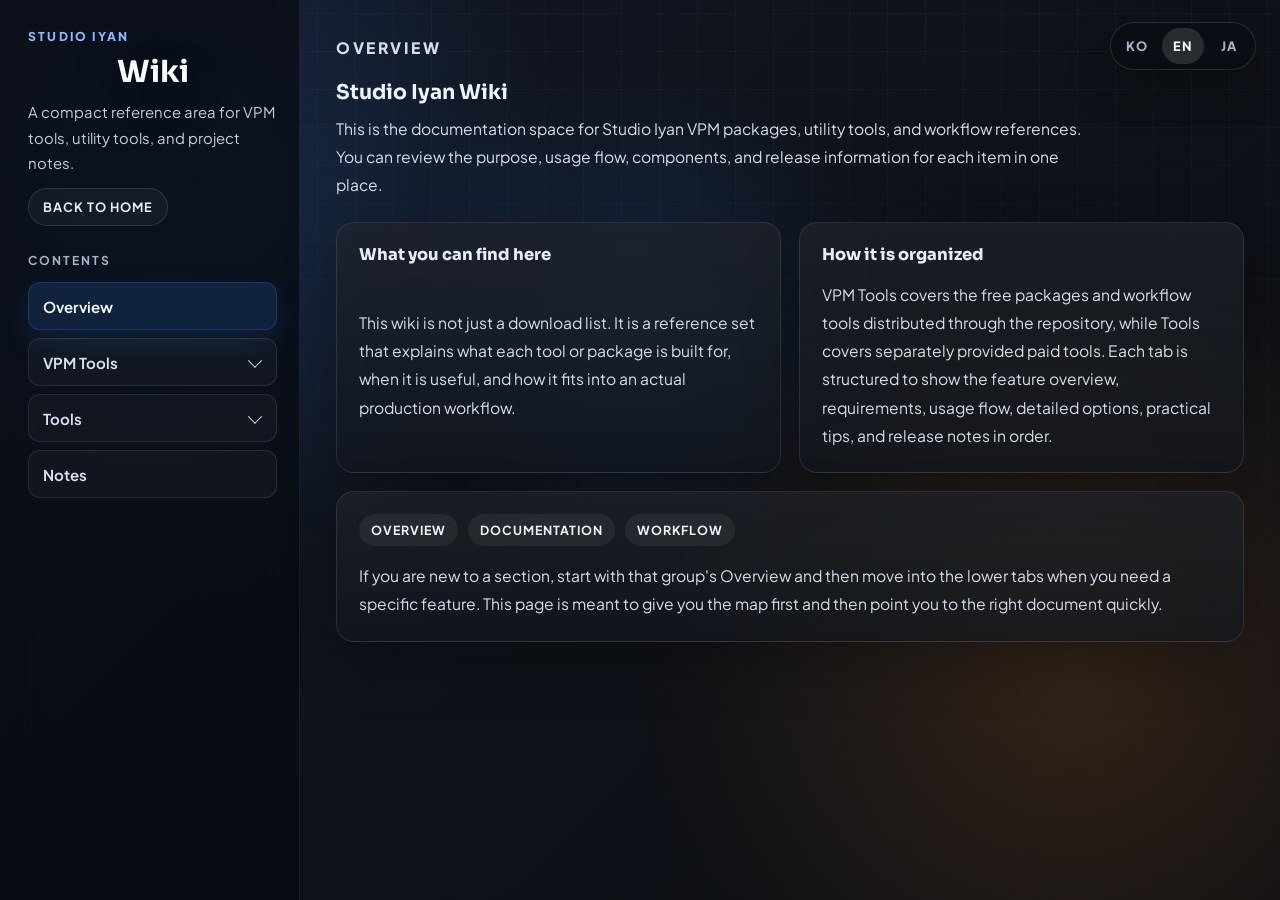
==== wiki.html @ c7e61f79 "wiki" ====
<!doctype html>
<html lang="en">

<head>
  <meta charset="utf-8" />
  <meta name="viewport" content="width=device-width, initial-scale=1" />
  <meta name="description" content="Studio Iyan wiki for VPM tools, utility tools, and reference pages." />
  <meta name="theme-color" content="#0e1117" />
  <meta property="og:title" content="Studio Iyan Wiki" />
  <meta property="og:description" content="Reference pages for VPM tools, utility tools, and usage notes." />
  <meta property="og:type" content="website" />
  <meta property="og:url" content="https://studio.iyan-kim.dev/wiki.html" />
  <meta property="og:image" content="https://studio.iyan-kim.dev/assets/og-image.png" />
  <meta name="twitter:card" content="summary_large_image" />
  <meta name="twitter:title" content="Studio Iyan Wiki" />
  <meta name="twitter:description" content="Reference pages for VPM tools, utility tools, and usage notes." />
  <meta name="twitter:image" content="https://studio.iyan-kim.dev/assets/og-image.png" />
  <link rel="canonical" href="https://studio.iyan-kim.dev/wiki.html" />
  <link rel="icon" type="image/svg+xml" href="./assets/favicon.svg" />
  <link rel="preconnect" href="https://fonts.googleapis.com" />
  <link rel="preconnect" href="https://fonts.gstatic.com" crossorigin />
  <link
    href="https://fonts.googleapis.com/css2?family=Plus+Jakarta+Sans:wght@400;500;600;700;800&family=Sora:wght@400;500;600;700;800&display=swap"
    rel="stylesheet" />
  <title>Wiki | Studio Iyan</title>
  <link rel="stylesheet" href="./src/css/site.css" />
</head>

<body class="wiki-body">
  <div class="language-switcher" aria-label="Language selector">
    <button class="language-switcher__button" type="button" data-language="ko">KO</button>
    <button class="language-switcher__button language-switcher__button--active" type="button" data-language="en">EN</button>
    <button class="language-switcher__button" type="button" data-language="ja">JA</button>
  </div>

  <main class="wiki-shell">
    <aside class="wiki-sidebar" aria-label="Wiki sidebar">
      <div class="wiki-sidebar__brand">
        <p class="wiki-sidebar__eyebrow" data-i18n="brand.eyebrow">Studio Iyan</p>
        <h1 class="wiki-sidebar__title" data-i18n="brand.title">Wiki</h1>
        <p class="wiki-sidebar__copy" data-i18n="brand.copy">
          A compact reference area for VPM tools, utility tools, and project notes.
        </p>
        <a class="wiki-home-link" href="./index.html" data-i18n="brand.homeLink">Back to Home</a>
      </div>

      <nav class="wiki-nav" aria-label="Wiki table of contents">
        <p class="wiki-nav__label" data-i18n="nav.label">Contents</p>
        <button class="wiki-nav__button wiki-nav__button--active" type="button" data-wiki-tab="overview"
          aria-current="page" data-i18n="nav.overview">
          Overview
        </button>

        <div class="wiki-nav__group" data-wiki-group="vpm-tools">
          <button class="wiki-nav__button wiki-nav__button--group" type="button" data-wiki-group-toggle="vpm-tools"
            data-i18n="nav.vpmTools" aria-expanded="false">
            VPM Tools
          </button>
          <div class="wiki-nav__subgroup" data-wiki-group-panel="vpm-tools" hidden>
            <button class="wiki-nav__subbutton" type="button" data-wiki-tab="vpm-tools-overview"
              data-i18n="nav.overview">
              Overview
            </button>
            <button class="wiki-nav__subbutton" type="button" data-wiki-tab="plane-fit-to-camera-tool"
              data-i18n="nav.planeFitToCameraTool">
              Plane Fit To Camera Tool
            </button>
            <button class="wiki-nav__subbutton" type="button" data-wiki-tab="ma-blendshape-sync-auto-setup"
              data-i18n="nav.maBlendshapeSyncAutoSetup">
              MA Blendshape Sync Auto Setup
            </button>
            <button class="wiki-nav__subbutton" type="button" data-wiki-tab="hierarchy-plus-rebone"
              data-i18n="nav.hierarchyPlusRebone">
              Hierarchy Plus Rebone
            </button>
            <button class="wiki-nav__subbutton" type="button" data-wiki-tab="prefab-material-remapper"
              data-i18n="nav.prefabMaterialRemapper">
              Prefab Material Remapper
            </button>
            <button class="wiki-nav__subbutton" type="button" data-wiki-tab="uv-mask-tool"
              data-i18n="nav.uvMaskTool">
              UV Mask Tool
            </button>
          </div>
        </div>

        <div class="wiki-nav__group" data-wiki-group="tools">
          <button class="wiki-nav__button wiki-nav__button--group" type="button" data-wiki-group-toggle="tools"
            data-i18n="nav.tools" aria-expanded="false">
            Tools
          </button>
          <div class="wiki-nav__subgroup" data-wiki-group-panel="tools" hidden>
            <button class="wiki-nav__subbutton" type="button" data-wiki-tab="tools-overview"
              data-i18n="nav.overview">
              Overview
            </button>
            <button class="wiki-nav__subbutton" type="button" data-wiki-tab="vsf-avatar-converter"
              data-i18n="nav.vsfAvatarConverter">
              VSF Avatar Converter
            </button>
            <button class="wiki-nav__subbutton" type="button" data-wiki-tab="sdf-generator"
              data-i18n="nav.sdfGenerator">
              SDF Generator
            </button>
          </div>
        </div>

        <button class="wiki-nav__button" type="button" data-wiki-tab="notes" data-i18n="nav.notes">
          Notes
        </button>
      </nav>
    </aside>

    <section class="wiki-main" aria-live="polite">
      <article class="wiki-article">
        <section class="wiki-panel is-active" id="overview" data-wiki-panel aria-label="Overview">
          <div class="wiki-markdown" data-wiki-content="overview"></div>
        </section>

        <section class="wiki-panel" id="vpm-tools-overview" data-wiki-panel hidden aria-label="VPM Tools Overview">
          <div class="wiki-markdown" data-wiki-content="vpmToolsOverview"></div>
        </section>

        <section class="wiki-panel" id="plane-fit-to-camera-tool" data-wiki-panel hidden aria-label="Plane Fit To Camera Tool">
          <div class="wiki-markdown" data-wiki-content="planeFitToCameraTool"></div>
        </section>

        <section class="wiki-panel" id="ma-blendshape-sync-auto-setup" data-wiki-panel hidden aria-label="MA Blendshape Sync Auto Setup">
          <div class="wiki-markdown" data-wiki-content="maBlendshapeSyncAutoSetup"></div>
        </section>

        <section class="wiki-panel" id="hierarchy-plus-rebone" data-wiki-panel hidden aria-label="Hierarchy Plus Rebone">
          <div class="wiki-markdown" data-wiki-content="hierarchyPlusRebone"></div>
        </section>

        <section class="wiki-panel" id="prefab-material-remapper" data-wiki-panel hidden aria-label="Prefab Material Remapper">
          <div class="wiki-markdown" data-wiki-content="prefabMaterialRemapper"></div>
        </section>

        <section class="wiki-panel" id="uv-mask-tool" data-wiki-panel hidden aria-label="UV Mask Tool">
          <div class="wiki-markdown" data-wiki-content="uvMaskTool"></div>
        </section>

        <section class="wiki-panel" id="tools-overview" data-wiki-panel hidden aria-label="Tools Overview">
          <div class="wiki-markdown" data-wiki-content="toolsOverview"></div>
        </section>

        <section class="wiki-panel" id="vsf-avatar-converter" data-wiki-panel hidden aria-label="VSF Avatar Converter">
          <div class="wiki-markdown" data-wiki-content="vsfAvatarConverter"></div>
        </section>

        <section class="wiki-panel" id="sdf-generator" data-wiki-panel hidden aria-label="SDF Generator">
          <div class="wiki-markdown" data-wiki-content="sdfGenerator"></div>
        </section>

        <section class="wiki-panel" id="notes" data-wiki-panel hidden aria-label="Notes">
          <div class="wiki-markdown" data-wiki-content="notes"></div>
        </section>
      </article>
    </section>
  </main>

  <script type="module" src="./src/js/wiki.js"></script>
</body>

</html>
---- src/css/site.css ----
:root {
  color-scheme: dark;
  --bg: #0e1117;
  --ink: #f8fafc;
  --muted: #a8b3c7;
  --line: rgba(255, 255, 255, 0.14);
  --button: rgba(255, 255, 255, 0.075);
  --button-hover: rgba(255, 255, 255, 0.12);
  --blue: #2f80ed;
  --blue-hover: #1f6fd8;
  --blue-soft: rgba(47, 128, 237, 0.16);
  --orange: #f28c28;
  --orange-hover: #d97706;
  --orange-soft: rgba(242, 140, 40, 0.14);
  --shadow: 0 24px 72px rgba(0, 0, 0, 0.36);
  font-family:
    "Plus Jakarta Sans", "Segoe UI Variable Display", Inter, ui-sans-serif,
    system-ui, -apple-system, BlinkMacSystemFont, "Segoe UI", sans-serif;
}

@view-transition {
  navigation: auto;
}

* {
  box-sizing: border-box;
}

html,
body {
  min-height: 100%;
}

html {
  scroll-behavior: smooth;
}

body {
  margin: 0;
  min-width: 320px;
  overflow-x: hidden;
  background:
    radial-gradient(circle at 50% 34%, rgba(47, 128, 237, 0.16), transparent 28%),
    radial-gradient(circle at 14% 22%, rgba(47, 128, 237, 0.2), transparent 30%),
    radial-gradient(circle at 84% 76%, rgba(242, 140, 40, 0.16), transparent 34%),
    linear-gradient(135deg, #121826 0%, var(--bg) 56%, #0b0d12 100%);
  color: var(--ink);
}

body.portfolio-page {
  overflow: auto;
}

body::before {
  content: "";
  position: fixed;
  inset: 0;
  pointer-events: none;
  background-image:
    linear-gradient(rgba(255, 255, 255, 0.045) 1px, transparent 1px),
    linear-gradient(90deg, rgba(255, 255, 255, 0.045) 1px, transparent 1px);
  background-position: center;
  background-size: 38px 38px;
  mask-image: linear-gradient(to bottom, rgba(0, 0, 0, 0.74), transparent 78%);
}

a {
  color: inherit;
  text-decoration: none;
}

.top-tabs {
  --tab-indicator-width: 136px;
  --tab-indicator-x: 6px;
  position: fixed;
  top: 22px;
  left: 50%;
  z-index: 3;
  display: inline-flex;
  gap: 6px;
  padding: 6px;
  border: 1px solid var(--line);
  border-radius: 999px;
  background: rgba(11, 14, 20, 0.72);
  box-shadow: 0 18px 48px rgba(0, 0, 0, 0.24);
  backdrop-filter: blur(18px);
  transform: translateX(-50%);
  view-transition-name: top-tabs;
}

.top-tabs::before {
  content: "";
  position: absolute;
  top: 6px;
  left: 0;
  z-index: -1;
  width: var(--tab-indicator-width);
  height: calc(100% - 12px);
  border-radius: 999px;
  background: rgba(255, 255, 255, 0.12);
  transform: translateX(var(--tab-indicator-x));
  transition:
    width 260ms cubic-bezier(0.22, 1, 0.36, 1),
    transform 260ms cubic-bezier(0.22, 1, 0.36, 1);
}

.page--home .transition-source {
  view-transition-name: action-stage;
}

.top-tab {
  display: inline-flex;
  min-width: 136px;
  min-height: 46px;
  align-items: center;
  justify-content: center;
  border-radius: 999px;
  color: var(--muted);
  font-size: 0.9rem;
  font-weight: 780;
  letter-spacing: 0.06em;
  padding: 0 18px;
  white-space: nowrap;
  transition:
    background-color 160ms ease,
    color 160ms ease,
    transform 160ms ease;
}

.top-tab:hover {
  color: var(--ink);
}

.top-tab:focus-visible {
  outline: 3px solid rgba(255, 255, 255, 0.32);
  outline-offset: 3px;
}

.top-tab--active {
  color: var(--ink);
}

.language-switcher {
  position: fixed;
  top: 22px;
  right: 24px;
  z-index: 4;
  display: inline-flex;
  gap: 4px;
  padding: 5px;
  border: 1px solid rgba(255, 255, 255, 0.12);
  border-radius: 999px;
  background: rgba(11, 14, 20, 0.72);
  box-shadow: 0 18px 48px rgba(0, 0, 0, 0.24);
  backdrop-filter: blur(18px);
}

.language-switcher__button {
  display: inline-flex;
  min-width: 42px;
  min-height: 36px;
  align-items: center;
  justify-content: center;
  border: 0;
  border-radius: 999px;
  background: transparent;
  color: var(--muted);
  font: inherit;
  font-size: 0.8rem;
  font-weight: 780;
  letter-spacing: 0.08em;
  cursor: pointer;
  transition:
    background-color 160ms ease,
    color 160ms ease,
    transform 160ms ease;
}

.language-switcher__button:hover {
  color: var(--ink);
}

.language-switcher__button:focus-visible {
  outline: 3px solid rgba(255, 255, 255, 0.3);
  outline-offset: 2px;
}

.language-switcher__button--active {
  background: rgba(255, 255, 255, 0.12);
  color: var(--ink);
}

.page {
  display: grid;
  min-height: 100dvh;
  padding: 96px 32px 32px;
  place-items: center;
}

.page--home {
  position: relative;
  min-height: 100dvh;
  grid-template-rows: 1fr auto 1fr;
}

.link-hub {
  z-index: 1;
  display: grid;
  grid-row: 2;
  width: min(100%, 980px);
  justify-items: center;
  gap: 0;
  padding: 40px 0;
  text-align: center;
}

.link-hub::before,
.link-hub::after {
  content: "";
  width: min(100%, 620px);
  height: 1px;
  background: linear-gradient(90deg, transparent, rgba(255, 255, 255, 0.28), transparent);
}

.link-hub::before {
  margin-bottom: 22px;
}

.home-kicker {
  margin: 0 0 28px;
  color: #c9d4e8;
  font-size: 0.82rem;
  font-weight: 700;
  letter-spacing: 0.18em;
  text-transform: uppercase;
}

h1 {
  display: flex;
  max-width: 100%;
  align-items: baseline;
  justify-content: center;
  gap: 0.24em;
  margin: 0;
  color: var(--ink);
  font-family: "Sora", "Plus Jakarta Sans", "Segoe UI Variable Display", Inter, ui-sans-serif,
    system-ui, sans-serif;
  font-size: 4.7rem;
  font-weight: 700;
  letter-spacing: 0;
  line-height: 1;
  text-shadow: 0 18px 54px rgba(0, 0, 0, 0.34);
  white-space: nowrap;
}

.link-hub h1 {
  font-family: "Sora", "Plus Jakarta Sans", "Segoe UI Variable Display", "Segoe UI",
    ui-sans-serif, system-ui, sans-serif;
  font-size: 7.9rem;
  font-weight: 620;
  letter-spacing: -0.01em;
  line-height: 0.94;
  transform: translateY(-4px);
}

.slash {
  color: var(--muted);
  font-weight: 420;
}

.role {
  margin: 28px 0 34px;
  color: #d9e2f3;
  font-size: 1rem;
  font-weight: 500;
  letter-spacing: 0.18em;
  text-transform: uppercase;
}

.link-grid {
  display: grid;
  width: min(100%, 820px);
  grid-template-columns: repeat(4, minmax(0, 1fr));
  gap: 12px;
  padding: 8px;
  border: 1px solid rgba(255, 255, 255, 0.08);
  border-radius: 14px;
  background: rgba(255, 255, 255, 0.035);
  box-shadow: 0 18px 56px rgba(0, 0, 0, 0.22);
  backdrop-filter: blur(18px);
}

.contact-links {
  position: fixed;
  right: 24px;
  bottom: 92px;
  z-index: 12;
  display: flex;
  flex-direction: column;
  align-items: center;
  justify-content: flex-end;
  gap: 10px;
}

.contact-chip {
  display: inline-flex;
  width: 56px;
  height: 56px;
  align-items: center;
  justify-content: center;
  border: 1px solid rgba(255, 255, 255, 0.18);
  border-radius: 999px;
  background: rgba(255, 255, 255, 0.1);
  box-shadow: 0 18px 44px rgba(0, 0, 0, 0.28);
  color: #ffffff;
  transition:
    background-color 160ms ease,
    border-color 160ms ease,
    transform 160ms ease;
}

.contact-chip:hover {
  transform: translateY(-2px);
}

.contact-chip:focus-visible {
  outline: 3px solid rgba(255, 255, 255, 0.32);
  outline-offset: 3px;
}

.contact-chip--discord {
  border-color: rgba(88, 101, 242, 0.26);
  background: rgba(88, 101, 242, 0.14);
  color: #eef1ff;
}

.contact-chip--discord:hover {
  background: #5865f2;
  border-color: transparent;
  box-shadow: 0 18px 44px rgba(88, 101, 242, 0.28);
}

.contact-chip--x:hover {
  background: rgba(255, 255, 255, 0.18);
  border-color: rgba(255, 255, 255, 0.28);
}

.contact-chip svg {
  width: 24px;
  height: 24px;
  fill: currentColor;
}

.scroll-cue {
  position: absolute;
  left: 50%;
  bottom: 34px;
  display: inline-flex;
  align-items: center;
  gap: 12px;
  color: #d7e0ef;
  font-size: 0.78rem;
  font-weight: 700;
  letter-spacing: 0.18em;
  text-transform: uppercase;
  opacity: 0.88;
  transform: translateX(-50%);
  transition:
    color 160ms ease,
    opacity 160ms ease,
    transform 160ms ease;
}

.scroll-cue:hover {
  color: #ffffff;
  opacity: 1;
  transform: translateX(-50%) translateY(2px);
}

.scroll-cue:focus-visible {
  outline: 3px solid rgba(255, 255, 255, 0.32);
  outline-offset: 6px;
  border-radius: 999px;
}

.scroll-cue span:last-child {
  display: inline-flex;
  width: 24px;
  height: 24px;
  align-items: center;
  justify-content: center;
  border: 1px solid rgba(255, 255, 255, 0.14);
  border-radius: 999px;
  background: rgba(255, 255, 255, 0.04);
  font-size: 0.95rem;
  line-height: 1;
}

.link-button {
  display: inline-flex;
  min-height: 58px;
  align-items: center;
  justify-content: center;
  gap: 10px;
  border: 1px solid var(--line);
  border-radius: 10px;
  background: var(--button);
  box-shadow: 0 14px 36px rgba(0, 0, 0, 0.18);
  color: var(--ink);
  font-size: 1rem;
  font-weight: 740;
  letter-spacing: 0;
  padding: 0 16px;
  backdrop-filter: blur(16px);
  transition:
    background-color 160ms ease,
    border-color 160ms ease,
    color 160ms ease,
    transform 160ms ease,
    box-shadow 160ms ease;
}

.link-button svg {
  width: 19px;
  height: 19px;
  flex: 0 0 auto;
  fill: currentColor;
}

.link-button:hover {
  background: var(--button-hover);
  border-color: rgba(255, 255, 255, 0.24);
  box-shadow: var(--shadow);
  transform: translateY(-2px);
}

.link-button:focus-visible {
  outline: 3px solid rgba(255, 255, 255, 0.32);
  outline-offset: 3px;
}

.link-button--blue {
  border-color: transparent;
  background:
    linear-gradient(180deg, rgba(255, 255, 255, 0.13), transparent),
    var(--blue);
  color: #ffffff;
}

.link-button--blue:hover {
  background: var(--blue-hover);
  border-color: transparent;
  box-shadow: 0 18px 44px rgba(47, 128, 237, 0.28);
}

.link-button--wiki {
  border-color: rgba(121, 166, 255, 0.22);
  background:
    linear-gradient(180deg, rgba(255, 255, 255, 0.14), transparent),
    rgba(77, 114, 197, 0.24);
  color: #eef3ff;
}

.link-button--wiki:hover {
  background:
    linear-gradient(180deg, rgba(255, 255, 255, 0.16), transparent),
    rgba(77, 114, 197, 0.38);
  border-color: rgba(141, 182, 255, 0.34);
  box-shadow: 0 18px 44px rgba(77, 114, 197, 0.24);
}

.link-button--booth {
  border-color: transparent;
  background:
    linear-gradient(180deg, rgba(255, 255, 255, 0.22), transparent),
    var(--orange);
  color: #111111;
}

.link-button--booth:hover {
  background: var(--orange-hover);
  border-color: transparent;
  box-shadow: 0 18px 44px rgba(242, 140, 40, 0.28);
  color: #ffffff;
}

.mail-button {
  position: fixed;
  right: 24px;
  bottom: 24px;
  z-index: 12;
  display: inline-flex;
  width: 56px;
  height: 56px;
  align-items: center;
  justify-content: center;
  border: 1px solid rgba(255, 255, 255, 0.18);
  border-radius: 999px;
  background: rgba(255, 255, 255, 0.1);
  box-shadow: 0 18px 44px rgba(0, 0, 0, 0.28);
  color: #ffffff;
  font-size: 1.42rem;
  font-weight: 780;
  line-height: 1;
  backdrop-filter: blur(16px);
  transition:
    background-color 160ms ease,
    border-color 160ms ease,
    transform 160ms ease,
    box-shadow 160ms ease;
}

.mail-button:hover {
  background: var(--blue);
  border-color: transparent;
  box-shadow: 0 18px 44px rgba(47, 128, 237, 0.28);
  transform: translateY(-2px);
}

.mail-button:focus-visible {
  outline: 3px solid rgba(255, 255, 255, 0.32);
  outline-offset: 3px;
}

.wiki-body {
  min-width: 320px;
}

.wiki-shell {
  display: grid;
  min-height: 100dvh;
  grid-template-columns: minmax(260px, 300px) minmax(0, 1fr);
}

.wiki-sidebar {
  position: sticky;
  top: 0;
  display: grid;
  align-content: start;
  gap: 26px;
  height: 100dvh;
  padding: 28px 22px 28px 28px;
  border-right: 1px solid rgba(255, 255, 255, 0.08);
  background: rgba(9, 12, 18, 0.74);
  backdrop-filter: blur(20px);
}

.wiki-sidebar__brand {
  display: grid;
  gap: 12px;
}

.wiki-sidebar__eyebrow {
  margin: 0;
  color: #8fb9ff;
  font-size: 0.76rem;
  font-weight: 800;
  letter-spacing: 0.18em;
  text-transform: uppercase;
}

.wiki-sidebar__title {
  margin: 0;
  font-family: "Sora", "Plus Jakarta Sans", "Segoe UI Variable Display", Inter, ui-sans-serif, system-ui, sans-serif;
  font-size: 1.9rem;
  line-height: 1.06;
}

.wiki-sidebar__copy {
  margin: 0;
  color: #c3cfdf;
  font-size: 0.93rem;
  line-height: 1.7;
}

.wiki-home-link {
  display: inline-flex;
  width: fit-content;
  min-height: 38px;
  align-items: center;
  justify-content: center;
  padding: 0 14px;
  border: 1px solid rgba(255, 255, 255, 0.12);
  border-radius: 999px;
  background: rgba(255, 255, 255, 0.04);
  color: #e7eefb;
  font-size: 0.8rem;
  font-weight: 700;
  letter-spacing: 0.08em;
  text-transform: uppercase;
  transition:
    background-color 160ms ease,
    border-color 160ms ease,
    transform 160ms ease;
}

.wiki-home-link:hover {
  background: rgba(255, 255, 255, 0.08);
  border-color: rgba(255, 255, 255, 0.2);
  transform: translateY(-1px);
}

.wiki-home-link:focus-visible {
  outline: 3px solid rgba(255, 255, 255, 0.28);
  outline-offset: 3px;
}

.wiki-nav {
  display: grid;
  gap: 8px;
}

.wiki-nav__group {
  display: grid;
  gap: 8px;
}

.wiki-nav__label {
  margin: 0 0 6px;
  color: var(--muted);
  font-size: 0.76rem;
  font-weight: 700;
  letter-spacing: 0.16em;
  text-transform: uppercase;
}

.wiki-nav__button {
  display: inline-flex;
  width: 100%;
  min-height: 48px;
  align-items: center;
  justify-content: flex-start;
  padding: 0 14px;
  border: 1px solid rgba(255, 255, 255, 0.1);
  border-radius: 12px;
  background: rgba(255, 255, 255, 0.03);
  color: #d9e2f3;
  font: inherit;
  font-size: 0.94rem;
  font-weight: 650;
  text-align: left;
  cursor: pointer;
  transition:
    background-color 160ms ease,
    border-color 160ms ease,
    color 160ms ease,
    transform 160ms ease,
    box-shadow 160ms ease;
}

.wiki-nav__button:hover {
  background: rgba(255, 255, 255, 0.06);
  border-color: rgba(255, 255, 255, 0.18);
  color: #ffffff;
  transform: translateX(2px);
}

.wiki-nav__button:focus-visible {
  outline: 3px solid rgba(255, 255, 255, 0.28);
  outline-offset: 3px;
}

.wiki-nav__button--group {
  position: relative;
  padding-right: 40px;
}

.wiki-nav__button--group::after {
  content: "";
  position: absolute;
  top: 50%;
  right: 16px;
  width: 9px;
  height: 9px;
  border-right: 1.6px solid currentColor;
  border-bottom: 1.6px solid currentColor;
  transform: translateY(-62%) rotate(45deg);
  transition: transform 180ms ease;
}

.wiki-nav__button--group[aria-expanded="true"]::after {
  transform: translateY(-38%) rotate(225deg);
}

.wiki-nav__button--active {
  border-color: rgba(47, 128, 237, 0.24);
  background: rgba(47, 128, 237, 0.16);
  color: #f4f8ff;
  box-shadow: 0 12px 28px rgba(47, 128, 237, 0.14);
}

.wiki-nav__subgroup {
  display: grid;
  gap: 6px;
  padding-left: 10px;
}

.wiki-nav__subgroup[hidden] {
  display: none !important;
}

.wiki-nav__subbutton {
  display: inline-flex;
  width: 100%;
  min-height: 40px;
  align-items: center;
  justify-content: flex-start;
  padding: 0 14px;
  border: 1px solid rgba(255, 255, 255, 0.08);
  border-radius: 10px;
  background: rgba(255, 255, 255, 0.025);
  color: #c7d4e9;
  font: inherit;
  font-size: 0.86rem;
  font-weight: 600;
  text-align: left;
  cursor: pointer;
  transition:
    background-color 160ms ease,
    border-color 160ms ease,
    color 160ms ease,
    transform 160ms ease;
}

.wiki-nav__subbutton:hover {
  background: rgba(255, 255, 255, 0.055);
  border-color: rgba(255, 255, 255, 0.14);
  color: #ffffff;
  transform: translateX(2px);
}

.wiki-nav__subbutton:focus-visible {
  outline: 3px solid rgba(255, 255, 255, 0.24);
  outline-offset: 3px;
}

.wiki-nav__subbutton--active {
  border-color: rgba(47, 128, 237, 0.22);
  background: rgba(47, 128, 237, 0.12);
  color: #f4f8ff;
  box-shadow: 0 10px 24px rgba(47, 128, 237, 0.1);
}

.wiki-main {
  display: grid;
  justify-content: center;
  padding: 34px 36px 48px;
}

.wiki-article {
  display: grid;
  align-content: start;
  gap: 26px;
  width: min(100%, 1120px);
  justify-self: center;
}

.wiki-panel {
  display: none;
  gap: 22px;
}

.wiki-panel.is-active {
  display: grid;
}

.wiki-markdown {
  display: grid;
  gap: 22px;
}

.wiki-markdown h1,
.wiki-markdown h2,
.wiki-markdown h3 {
  margin: 0;
  font-family: "Sora", "Plus Jakarta Sans", "Segoe UI Variable Display", Inter, ui-sans-serif, system-ui, sans-serif;
}

.wiki-markdown h1 {
  font-size: clamp(2.2rem, 5vw, 4.2rem);
  line-height: 0.98;
}

.wiki-markdown h2 {
  margin-top: 8px;
  color: #eff4ff;
  font-size: 1.28rem;
  line-height: 1.2;
}

.wiki-markdown h3 {
  color: #e8eef9;
  font-size: 1.02rem;
  line-height: 1.24;
}

.wiki-markdown p,
.wiki-markdown li {
  color: #d6deec;
  font-size: 0.98rem;
  line-height: 1.8;
}

.wiki-markdown p {
  margin: 0;
}

.wiki-markdown ul,
.wiki-markdown ol {
  display: grid;
  gap: 10px;
  margin: 0;
  padding-left: 20px;
}

.wiki-markdown li {
  padding-left: 2px;
}

.wiki-markdown a {
  color: #9ec2ff;
  text-decoration: underline;
  text-decoration-color: rgba(158, 194, 255, 0.4);
  text-underline-offset: 3px;
}

.wiki-markdown strong {
  color: #f4f8ff;
}

.wiki-markdown code {
  padding: 0.1em 0.42em;
  border: 1px solid rgba(255, 255, 255, 0.1);
  border-radius: 7px;
  background: rgba(255, 255, 255, 0.06);
  color: #f4f8ff;
  font-family: "Cascadia Code", "Consolas", "SFMono-Regular", Menlo, monospace;
  font-size: 0.92em;
}

.wiki-markdown pre {
  margin: 0;
  padding: 16px 18px;
  border: 1px solid rgba(255, 255, 255, 0.1);
  border-radius: 16px;
  background: rgba(12, 16, 24, 0.78);
  overflow-x: auto;
}

.wiki-markdown pre code {
  padding: 0;
  border: 0;
  background: transparent;
}

.wiki-panel__header {
  display: grid;
  gap: 10px;
}

.wiki-panel__eyebrow {
  margin: 0;
  color: #8fb9ff;
  font-size: 0.76rem;
  font-weight: 800;
  letter-spacing: 0.16em;
  text-transform: uppercase;
}

.wiki-panel__title {
  margin: 0;
  font-family: "Sora", "Plus Jakarta Sans", "Segoe UI Variable Display", Inter, ui-sans-serif, system-ui, sans-serif;
  font-size: clamp(2.2rem, 5vw, 4.2rem);
  line-height: 0.98;
}

.wiki-panel__copy {
  max-width: 760px;
  margin: 0;
  color: #d5deee;
  font-size: 1.02rem;
  line-height: 1.8;
}

.wiki-card {
  display: grid;
  gap: 16px;
  padding: 22px;
  border: 1px solid rgba(255, 255, 255, 0.1);
  border-radius: 18px;
  background:
    linear-gradient(180deg, rgba(255, 255, 255, 0.06), rgba(255, 255, 255, 0.02)),
    rgba(12, 16, 24, 0.66);
  box-shadow: 0 22px 54px rgba(0, 0, 0, 0.22);
  backdrop-filter: blur(16px);
}

.wiki-card--media,
.wiki-card--section {
  gap: 18px;
}

.wiki-lead {
  display: grid;
  gap: 20px;
}

.wiki-lead--with-media {
  grid-template-columns: minmax(260px, 380px) minmax(0, 1fr);
  align-items: start;
}

.wiki-lead--wide-media {
  grid-template-columns: minmax(360px, 520px) minmax(0, 1fr);
}

.wiki-lead__media,
.wiki-lead__content {
  min-width: 0;
}

.wiki-lead__media .wiki-media {
  max-width: 380px;
}

.wiki-lead--wide-media .wiki-lead__media .wiki-media {
  max-width: 520px;
}

.wiki-lead__content {
  display: grid;
  gap: 18px;
}

.wiki-card__title {
  margin: 0;
  font-size: 1.08rem;
  font-weight: 760;
}

.wiki-card__body {
  margin: 0;
  color: #d6deec;
  font-size: 0.98rem;
  line-height: 1.8;
  white-space: pre-line;
}

.wiki-panel__copy code,
.wiki-card__body code,
.wiki-list code,
.wiki-entry__body code,
.wiki-media__caption code {
  display: inline;
  padding: 0.12em 0.42em;
  border: 1px solid rgba(255, 255, 255, 0.12);
  border-radius: 8px;
  background: rgba(255, 255, 255, 0.07);
  color: #f4f8ff;
  font-family: "Cascadia Code", "Consolas", "SFMono-Regular", Menlo, monospace;
  font-size: 0.92em;
  line-height: 1.35;
  white-space: normal;
  word-break: keep-all;
}

.wiki-media {
  overflow: hidden;
  border: 1px solid rgba(255, 255, 255, 0.08);
  border-radius: 16px;
  background: rgba(255, 255, 255, 0.035);
  box-shadow:
    inset 0 1px 0 rgba(255, 255, 255, 0.04),
    0 16px 34px rgba(0, 0, 0, 0.18);
}

.wiki-media img {
  display: block;
  width: 100%;
  height: auto;
}

.wiki-media--landscape {
  border-radius: 18px;
}

.wiki-media__caption {
  margin: -2px 0 0;
  color: var(--muted);
  font-size: 0.88rem;
  line-height: 1.7;
}

.wiki-section {
  display: grid;
  gap: 16px;
}

.wiki-section__title {
  margin: 0;
  color: #f4f8ff;
  font-size: 1.12rem;
  font-weight: 780;
  line-height: 1.28;
}

.wiki-entry-list {
  display: grid;
  gap: 14px;
}

.wiki-entry {
  display: grid;
  gap: 8px;
  padding-top: 2px;
}

.wiki-entry + .wiki-entry {
  padding-top: 14px;
  border-top: 1px solid rgba(255, 255, 255, 0.08);
}

.wiki-entry__title {
  margin: 0;
  color: #eff4ff;
  font-size: 0.98rem;
  font-weight: 730;
  line-height: 1.4;
}

.wiki-entry__body {
  margin: 0;
  color: #d6deec;
  font-size: 0.95rem;
  line-height: 1.8;
  white-space: pre-line;
}

.wiki-card--cta {
  padding: 0;
  overflow: hidden;
}

.wiki-cta {
  display: grid;
  grid-template-columns: minmax(0, 1fr) auto;
  gap: 18px;
  align-items: center;
  padding: 22px;
}

.wiki-cta__copy {
  display: grid;
  gap: 10px;
  min-width: 0;
}

.wiki-cta__button {
  min-width: 188px;
}

.wiki-list {
  display: grid;
  gap: 12px;
  margin: 0;
  padding: 0;
  list-style: none;
}

.wiki-list--ordered {
  padding-left: 20px;
  list-style: decimal;
}

.wiki-list--ordered li {
  padding-left: 0;
}

.wiki-list li {
  display: list-item;
  padding-left: 18px;
  position: relative;
  color: #d6deec;
  line-height: 1.75;
}

.wiki-list li::before {
  content: "";
  position: absolute;
  top: 0.8em;
  left: 0;
  width: 7px;
  height: 7px;
  border-radius: 999px;
  background: rgba(143, 185, 255, 0.92);
}

.wiki-list--ordered li {
  padding-left: 0;
}

.wiki-list--ordered li::before {
  content: none;
}

.wiki-grid {
  display: grid;
  grid-template-columns: repeat(2, minmax(0, 1fr));
  gap: 18px;
}

.wiki-grid--lead {
  grid-template-columns: repeat(2, minmax(0, 1fr));
}

.wiki-meta {
  display: flex;
  flex-wrap: wrap;
  gap: 10px;
}

.wiki-meta__chip {
  display: inline-flex;
  min-height: 32px;
  align-items: center;
  justify-content: center;
  padding: 0 12px;
  border-radius: 999px;
  background: rgba(255, 255, 255, 0.06);
  color: #eff4ff;
  font-size: 0.78rem;
  font-weight: 700;
  letter-spacing: 0.08em;
  text-transform: uppercase;
}

.page--portfolio {
  min-height: 100dvh;
  align-items: start;
  padding-bottom: 96px;
  padding-top: 132px;
}

.portfolio-view {
  position: relative;
  z-index: 1;
  display: grid;
  width: min(100%, 1380px);
  gap: 26px;
}

.js .portfolio-view > .section-kicker,
.js .portfolio-view > .portfolio-title,
.js .portfolio-view > .portfolio-copy,
.js .portfolio-view > .product-grid {
  opacity: 0;
  transform: translateY(28px);
  transition:
    opacity 520ms ease,
    transform 620ms cubic-bezier(0.22, 1, 0.36, 1);
}

.js .page--portfolio.is-visible .portfolio-view > .section-kicker,
.js .page--portfolio.is-visible .portfolio-view > .portfolio-title,
.js .page--portfolio.is-visible .portfolio-view > .portfolio-copy,
.js .page--portfolio.is-visible .portfolio-view > .product-grid {
  opacity: 1;
  transform: translateY(0);
}

.js .page--portfolio.is-visible .portfolio-title {
  transition-delay: 70ms;
}

.js .page--portfolio.is-visible .portfolio-copy {
  transition-delay: 120ms;
}

.js .page--portfolio.is-visible .product-grid {
  transition-delay: 170ms;
}

.section-kicker {
  margin: 0;
  color: var(--blue);
  font-size: 2.08rem;
  font-weight: 880;
  letter-spacing: 0.16em;
  text-align: center;
  text-transform: uppercase;
}

.portfolio-title {
  display: block;
  max-width: 100%;
  font-size: 4.45rem;
  text-align: center;
  white-space: normal;
}

.portfolio-copy {
  max-width: 720px;
  margin: -4px auto 14px;
  color: #d9e2f3;
  font-size: 1.08rem;
  line-height: 1.7;
  text-align: center;
}

.portfolio-filters {
  display: flex;
  flex-wrap: wrap;
  align-items: center;
  justify-content: center;
  gap: 10px;
  margin: -2px auto 8px;
}

.filter-chip {
  display: inline-flex;
  min-height: 42px;
  align-items: center;
  justify-content: center;
  padding: 0 16px;
  border: 1px solid rgba(255, 255, 255, 0.12);
  border-radius: 999px;
  background: rgba(255, 255, 255, 0.04);
  color: #d9e2f3;
  font: inherit;
  font-size: 0.88rem;
  font-weight: 700;
  letter-spacing: 0.02em;
  cursor: pointer;
  transition:
    background-color 160ms ease,
    border-color 160ms ease,
    color 160ms ease,
    transform 160ms ease,
    box-shadow 160ms ease;
}

.filter-chip:hover {
  background: rgba(255, 255, 255, 0.08);
  border-color: rgba(255, 255, 255, 0.2);
  color: #ffffff;
  transform: translateY(-1px);
}

.filter-chip:focus-visible {
  outline: 3px solid rgba(255, 255, 255, 0.28);
  outline-offset: 3px;
}

.filter-chip--active {
  border-color: rgba(47, 128, 237, 0.28);
  background: rgba(47, 128, 237, 0.18);
  color: #f4f8ff;
  box-shadow: 0 12px 28px rgba(47, 128, 237, 0.14);
}

.portfolio-status {
  margin: -2px auto 0;
  color: var(--muted);
  font-size: 0.95rem;
  line-height: 1.7;
  text-align: center;
}

.portfolio-status--error {
  color: #ffb4b4;
}

.portfolio-more {
  display: flex;
  justify-content: center;
  margin-top: 22px;
}

.portfolio-more__button {
  display: inline-flex;
  min-height: 42px;
  align-items: center;
  justify-content: center;
  gap: 12px;
  min-width: 168px;
  padding: 0 18px;
  border: 1px solid rgba(255, 255, 255, 0.12);
  border-radius: 999px;
  background:
    linear-gradient(180deg, rgba(255, 255, 255, 0.06), rgba(255, 255, 255, 0.02)),
    rgba(12, 16, 24, 0.74);
  box-shadow:
    inset 0 1px 0 rgba(255, 255, 255, 0.05),
    0 14px 34px rgba(0, 0, 0, 0.18);
  color: #eff4ff;
  font: inherit;
  font-size: 0.8rem;
  font-weight: 720;
  letter-spacing: 0.12em;
  text-transform: uppercase;
  backdrop-filter: blur(14px);
  cursor: pointer;
  transition:
    background-color 160ms ease,
    border-color 160ms ease,
    transform 160ms ease,
    box-shadow 160ms ease;
}

.portfolio-more__button:hover {
  border-color: rgba(47, 128, 237, 0.26);
  background:
    linear-gradient(180deg, rgba(47, 128, 237, 0.12), rgba(255, 255, 255, 0.03)),
    rgba(12, 16, 24, 0.8);
  transform: translateY(-2px);
  box-shadow:
    inset 0 1px 0 rgba(255, 255, 255, 0.05),
    0 18px 38px rgba(0, 0, 0, 0.22);
}

.portfolio-more__button:focus-visible {
  outline: 3px solid rgba(255, 255, 255, 0.28);
  outline-offset: 3px;
}

.portfolio-more__button span[aria-hidden="true"] {
  display: inline-flex;
  width: 22px;
  height: 22px;
  align-items: center;
  justify-content: center;
  border-radius: 999px;
  background: rgba(47, 128, 237, 0.16);
  color: #8fb9ff;
  box-shadow: inset 0 1px 0 rgba(255, 255, 255, 0.04);
  font-size: 1rem;
  line-height: 1;
}

.portfolio-more__button span[aria-hidden="true"] svg {
  width: 14px;
  height: 14px;
  transition: transform 180ms ease;
}

.portfolio-more__button[aria-expanded="true"] span[aria-hidden="true"] svg {
  transform: rotate(180deg);
}

.product-grid {
  display: grid;
  grid-template-columns: repeat(4, minmax(0, 1fr));
  gap: 18px;
  margin-top: 12px;
}

.product-card {
  --card-accent: #ffbb8a;
  --card-accent-soft: rgba(242, 140, 40, 0.22);
  --card-accent-border: rgba(242, 140, 40, 0.3);
  display: grid;
  position: relative;
  gap: 10px;
  overflow: hidden;
  padding: 12px;
  border: 1px solid var(--card-accent-border);
  border-radius: 10px;
  background:
    linear-gradient(180deg, var(--card-accent-soft), rgba(255, 255, 255, 0.075)),
    rgba(255, 255, 255, 0.075);
  box-shadow: 0 14px 36px rgba(0, 0, 0, 0.18);
  backdrop-filter: blur(16px);
  transition:
    background-color 160ms ease,
    border-color 160ms ease,
    box-shadow 160ms ease,
    transform 160ms ease;
}

.product-card[hidden] {
  display: none;
}

.product-card.is-filtering-out {
  pointer-events: none;
}

.product-card::before {
  content: "";
  position: absolute;
  inset: 0 0 auto;
  height: 1px;
  background: linear-gradient(90deg, var(--card-accent), transparent 78%);
  opacity: 0.72;
}

.js .product-card {
  opacity: 0;
  transform: translateY(22px);
  transition:
    opacity 420ms ease,
    transform 520ms cubic-bezier(0.22, 1, 0.36, 1),
    background-color 160ms ease,
    border-color 160ms ease,
    box-shadow 160ms ease;
}

.js .page--portfolio.is-visible .product-card {
  opacity: 1;
  transform: translateY(0);
}

.js .page--portfolio.is-visible .product-card:nth-child(1) {
  transition-delay: 190ms;
}

.js .page--portfolio.is-visible .product-card:nth-child(2) {
  transition-delay: 220ms;
}

.js .page--portfolio.is-visible .product-card:nth-child(3) {
  transition-delay: 250ms;
}

.js .page--portfolio.is-visible .product-card:nth-child(4) {
  transition-delay: 280ms;
}

.js .page--portfolio.is-visible .product-card:nth-child(n + 5) {
  transition-delay: 310ms;
}

.product-card:hover {
  background:
    linear-gradient(180deg, var(--card-accent-soft), rgba(255, 255, 255, 0.105)),
    rgba(255, 255, 255, 0.105);
  border-color: var(--card-accent-border);
  box-shadow:
    0 20px 48px rgba(0, 0, 0, 0.28),
    0 0 0 1px rgba(255, 255, 255, 0.03);
  transform: translateY(-3px);
}

.product-card:active {
  transform: translateY(-1px) scale(0.988);
}

.js .page--portfolio.is-visible .product-card:hover {
  transform: translateY(-3px);
  transition-delay: 0ms;
}

.product-card:focus-visible {
  outline: 3px solid rgba(255, 255, 255, 0.32);
  outline-offset: 3px;
}

.product-card img {
  width: 100%;
  aspect-ratio: 1;
  object-fit: cover;
  border-radius: 8px;
  background: rgba(255, 255, 255, 0.08);
}

.js .product-card {
  cursor: pointer;
}

.product-badge {
  position: absolute;
  top: 22px;
  left: 22px;
  z-index: 1;
  display: inline-flex;
  align-items: center;
  justify-content: center;
  min-height: 30px;
  padding: 0 12px;
  border: 1px solid rgba(104, 169, 255, 0.28);
  border-radius: 999px;
  background: rgba(10, 16, 26, 0.78);
  box-shadow: 0 12px 24px rgba(0, 0, 0, 0.18);
  color: #dceaff;
  font-size: 0.72rem;
  font-weight: 800;
  letter-spacing: 0.12em;
  text-transform: uppercase;
}

.product-card span {
  color: var(--muted);
  font-size: 0.9rem;
  font-weight: 760;
  line-height: 1.2;
  padding: 0 4px;
}

.product-card h2 {
  min-height: 2.45em;
  margin: 0;
  color: var(--ink);
  font-size: 1.12rem;
  line-height: 1.16;
  padding: 0 4px;
}

.product-type {
  display: inline-flex;
  width: fit-content;
  align-items: center;
  justify-content: center;
  min-height: 28px;
  margin: 0 4px 2px;
  padding: 0 10px;
  border-radius: 999px;
  background: var(--card-accent-soft);
  color: var(--card-accent);
  font-size: 0.74rem;
  font-weight: 760;
  letter-spacing: 0.05em;
  line-height: 1;
  text-transform: uppercase;
}

.product-card--unity-tool {
  --card-accent: #8bbdff;
  --card-accent-soft: rgba(80, 150, 255, 0.18);
  --card-accent-border: rgba(80, 150, 255, 0.28);
}

body.modal-open {
  overflow: hidden;
}

.project-modal[hidden] {
  display: none;
}

.project-modal {
  position: fixed;
  inset: 0;
  z-index: 20;
  display: grid;
  place-items: center;
  padding: 24px;
}

.project-modal__backdrop {
  position: absolute;
  inset: 0;
  background: rgba(3, 5, 8, 0.78);
  backdrop-filter: blur(14px);
  opacity: 0;
  transition: opacity 220ms ease;
}

.project-modal__dialog {
  position: relative;
  z-index: 1;
  display: grid;
  grid-template-columns: minmax(280px, 380px) minmax(0, 1fr);
  gap: 28px;
  width: min(920px, calc(100vw - 48px));
  max-height: min(720px, calc(100dvh - 48px));
  overflow: hidden;
  padding: 26px;
  border: 1px solid rgba(255, 255, 255, 0.12);
  border-radius: 24px;
  background: linear-gradient(180deg, rgba(18, 24, 38, 0.98), rgba(10, 13, 18, 0.98));
  box-shadow: 0 36px 120px rgba(0, 0, 0, 0.42);
  opacity: 0;
  transform: translateY(24px) scale(0.97);
  transition:
    opacity 240ms ease,
    transform 300ms cubic-bezier(0.22, 1, 0.36, 1);
}

.project-modal.is-open .project-modal__backdrop {
  opacity: 1;
}

.project-modal.is-open .project-modal__dialog {
  opacity: 1;
  transform: translateY(0) scale(1);
}

.project-modal__close {
  position: absolute;
  top: 18px;
  right: 18px;
  z-index: 1;
  display: inline-flex;
  width: 42px;
  height: 42px;
  align-items: center;
  justify-content: center;
  border: 1px solid rgba(255, 255, 255, 0.12);
  border-radius: 999px;
  background: rgba(255, 255, 255, 0.06);
  color: #ffffff;
  font: inherit;
  font-size: 1.4rem;
  cursor: pointer;
  transition:
    background-color 160ms ease,
    border-color 160ms ease,
    transform 160ms ease;
}

.project-modal__close:hover {
  background: rgba(255, 255, 255, 0.12);
  border-color: rgba(255, 255, 255, 0.18);
  transform: translateY(-1px);
}

.project-modal__close:focus-visible {
  outline: 3px solid rgba(255, 255, 255, 0.28);
  outline-offset: 3px;
}

.project-modal__media {
  display: flex;
  align-items: center;
  justify-content: center;
  align-self: center;
  aspect-ratio: 1;
  padding: 0;
}

.project-modal__media-frame {
  width: 100%;
  aspect-ratio: 1;
  overflow: hidden;
  border: 1px solid rgba(255, 255, 255, 0.08);
  border-radius: 18px;
  background: rgba(255, 255, 255, 0.04);
  box-shadow:
    inset 0 1px 0 rgba(255, 255, 255, 0.04),
    0 20px 44px rgba(0, 0, 0, 0.22);
}

.project-modal__media img {
  display: block;
  width: 100%;
  height: 100%;
  aspect-ratio: 1;
  object-fit: cover;
}

.project-modal__content {
  display: grid;
  align-content: center;
  gap: 16px;
  padding: 10px 12px 10px 0;
  overflow-y: auto;
}

.project-modal__eyebrow {
  margin: 0;
  color: #d8e2f3;
  font-size: 0.88rem;
  font-weight: 700;
  letter-spacing: 0.12em;
  text-transform: uppercase;
}

.project-modal__date {
  margin: -8px 0 2px;
  color: var(--muted);
  font-size: 0.86rem;
  line-height: 1.5;
}

.project-modal__title {
  margin: 0;
  font-family: "Sora", "Plus Jakarta Sans", "Segoe UI Variable Display", Inter, ui-sans-serif, system-ui, sans-serif;
  font-size: clamp(2rem, 3vw, 3.2rem);
  font-weight: 700;
  line-height: 1.02;
}

.project-modal__meta {
  display: flex;
  flex-wrap: wrap;
  gap: 8px;
}

.project-modal__meta-chip {
  display: inline-flex;
  min-height: 34px;
  align-items: center;
  justify-content: center;
  padding: 0 12px;
  border-radius: 999px;
  font-size: 0.78rem;
  font-weight: 760;
  letter-spacing: 0.06em;
  text-transform: uppercase;
  background: rgba(255, 255, 255, 0.08);
  color: #f0f4fb;
}

.project-modal__summary {
  margin: 0;
  color: #dbe3f2;
  font-size: 0.98rem;
  line-height: 1.85;
}

.project-modal__actions {
  display: flex;
  flex-wrap: wrap;
  gap: 12px;
}

.project-modal__link,
.project-modal__ghost {
  display: inline-flex;
  min-height: 48px;
  align-items: center;
  justify-content: center;
  padding: 0 16px;
  border: 1px solid rgba(255, 255, 255, 0.12);
  border-radius: 12px;
  color: #ffffff;
  font: inherit;
  font-weight: 700;
  cursor: pointer;
  transition:
    background-color 160ms ease,
    border-color 160ms ease,
    transform 160ms ease;
}

.project-modal__link {
  border-color: transparent;
  background: linear-gradient(180deg, rgba(255, 255, 255, 0.15), transparent), var(--blue);
}

.project-modal__link:hover,
.project-modal__ghost:hover {
  transform: translateY(-1px);
}

.project-modal__ghost {
  background: rgba(255, 255, 255, 0.05);
}

::view-transition-old(root),
::view-transition-new(root) {
  animation-duration: 420ms;
  animation-timing-function: cubic-bezier(0.22, 1, 0.36, 1);
}

::view-transition-old(main-stage) {
  animation: stage-out 260ms ease both;
}

::view-transition-new(main-stage) {
  animation: stage-in 420ms cubic-bezier(0.22, 1, 0.36, 1) both;
}

::view-transition-old(action-stage) {
  animation: action-out 280ms cubic-bezier(0.4, 0, 0.2, 1) both;
}

::view-transition-new(action-stage) {
  animation: action-in 460ms cubic-bezier(0.22, 1, 0.36, 1) both;
}

::view-transition-old(top-tabs),
::view-transition-new(top-tabs) {
  animation-duration: 360ms;
  animation-timing-function: cubic-bezier(0.22, 1, 0.36, 1);
}

@keyframes stage-out {
  from {
    opacity: 1;
    transform: translateY(0) scale(1);
    filter: blur(0);
  }

  to {
    opacity: 0;
    transform: translateY(-14px) scale(0.985);
    filter: blur(6px);
  }
}

@keyframes stage-in {
  from {
    opacity: 0;
    transform: translateY(22px) scale(0.985);
    filter: blur(8px);
  }

  to {
    opacity: 1;
    transform: translateY(0) scale(1);
    filter: blur(0);
  }
}

@keyframes action-out {
  from {
    opacity: 1;
    transform: translateY(0) scale(1);
  }

  to {
    opacity: 0;
    transform: translateY(-26px) scale(0.96);
  }
}

@keyframes action-in {
  from {
    opacity: 0;
    transform: translateY(34px) scale(0.94);
  }

  to {
    opacity: 1;
    transform: translateY(0) scale(1);
  }
}


@media (max-width: 920px) {
  .wiki-shell {
    grid-template-columns: 1fr;
  }

  .wiki-sidebar {
    position: static;
    height: auto;
    padding: 92px 22px 22px;
    border-right: 0;
    border-bottom: 1px solid rgba(255, 255, 255, 0.08);
  }

  .wiki-main {
    padding: 26px 22px 42px;
  }

  .wiki-article {
    width: min(100%, 860px);
  }

  .wiki-grid {
    grid-template-columns: 1fr;
  }

  .wiki-lead--with-media {
    grid-template-columns: 1fr;
  }

  .wiki-lead__media .wiki-media {
    max-width: none;
  }

  .wiki-lead--wide-media {
    grid-template-columns: 1fr;
  }

  .wiki-cta {
    grid-template-columns: 1fr;
    align-items: stretch;
  }

  .wiki-cta__button {
    width: 100%;
  }

  .link-hub {
    padding-bottom: 36px;
    padding-top: 36px;
  }

  h1 {
    font-size: 3.55rem;
  }

  .link-hub h1 {
    font-size: 5rem;
  }

  .link-grid {
    grid-template-columns: repeat(2, minmax(0, 1fr));
  }

  .product-grid {
    grid-template-columns: repeat(2, minmax(0, 1fr));
  }

  .portfolio-title {
    font-size: 3.35rem;
  }

  .project-modal__dialog {
    grid-template-columns: 1fr;
    gap: 16px;
    width: min(760px, calc(100vw - 36px));
    max-height: calc(100dvh - 36px);
    padding: 20px;
  }

  .project-modal__media {
    width: min(100%, 360px);
    margin: 0 auto;
  }

  .project-modal__content {
    padding: 0 6px 6px;
  }
}

@media (max-width: 560px) {
  .wiki-sidebar {
    gap: 22px;
    padding: 88px 18px 20px;
  }

  .wiki-sidebar__title {
    font-size: 1.56rem;
  }

  .wiki-nav {
    gap: 8px;
    overflow-x: visible;
    grid-auto-flow: row;
    grid-auto-columns: auto;
    padding-bottom: 4px;
  }

  .wiki-nav__group {
    gap: 8px;
  }

  .wiki-nav__button {
    min-height: 44px;
    font-size: 0.88rem;
  }

  .wiki-nav__subgroup {
    padding-left: 8px;
  }

  .wiki-nav__subbutton {
    min-height: 38px;
    font-size: 0.82rem;
  }

  .wiki-main {
    padding: 22px 18px 34px;
  }

  .wiki-article {
    width: 100%;
  }

  .wiki-panel__title {
    font-size: 2rem;
  }

  .wiki-card {
    padding: 18px;
    border-radius: 16px;
  }

  .page {
    padding: 92px 22px 22px;
  }

  .top-tabs {
    top: 16px;
    width: calc(100% - 32px);
  }

  .language-switcher {
    top: 68px;
    right: 16px;
  }

  .top-tab {
    min-width: 0;
    flex: 1;
    min-height: 42px;
    font-size: 0.82rem;
    padding: 0 10px;
  }

  .link-hub {
    padding-bottom: 28px;
    padding-top: 28px;
  }

  h1 {
    font-size: 2.35rem;
  }

  .link-hub h1 {
    font-size: 3.22rem;
    letter-spacing: 0.01em;
    transform: translateY(-3px);
  }

  .role {
    margin: 22px 0 24px;
    font-size: 0.84rem;
    letter-spacing: 0.14em;
  }

  .home-kicker {
    margin-bottom: 22px;
    font-size: 0.72rem;
  }

  .scroll-cue {
    gap: 10px;
    bottom: 24px;
    font-size: 0.7rem;
    letter-spacing: 0.14em;
  }

  .link-hub::before {
    margin-bottom: 16px;
  }

  .link-grid {
    grid-template-columns: 1fr;
    gap: 10px;
    padding: 7px;
  }

  .contact-links {
    right: 18px;
    bottom: 78px;
    gap: 8px;
  }

  .contact-chip {
    width: 50px;
    height: 50px;
  }

  .contact-chip svg {
    width: 22px;
    height: 22px;
  }

  .product-grid {
    grid-template-columns: 1fr;
  }

  .portfolio-filters {
    gap: 8px;
    margin-top: 2px;
  }

  .filter-chip {
    min-height: 38px;
    padding: 0 13px;
    font-size: 0.8rem;
  }

  .link-button {
    min-height: 52px;
    gap: 8px;
  }

  .mail-button {
    right: 18px;
    bottom: 18px;
    width: 50px;
    height: 50px;
    font-size: 1.24rem;
  }

  .portfolio-title {
    font-size: 2.38rem;
  }

  .product-card {
    padding: 10px;
  }

  .section-kicker {
    font-size: 0.92rem;
  }

  .product-card h2 {
    font-size: 1.05rem;
  }

  .project-modal__dialog {
    width: calc(100vw - 20px);
    max-height: calc(100dvh - 20px);
    gap: 14px;
    padding: 16px;
    border-radius: 18px;
  }

  .project-modal__media {
    width: min(100%, 280px);
  }

  .project-modal__media-frame {
    border-radius: 16px;
  }

  .project-modal__content {
    gap: 16px;
    padding: 0 2px 2px;
  }

  .project-modal__close {
    top: 12px;
    right: 12px;
    width: 38px;
    height: 38px;
  }

  .project-modal__actions {
    display: grid;
    grid-template-columns: 1fr;
  }
}

@media (max-width: 380px) {
  h1 {
    font-size: 1.95rem;
  }

  .link-hub h1 {
    font-size: 2.56rem;
  }
}

@media (max-height: 520px) {
  .top-tabs {
    top: 10px;
  }

  .page {
    padding-top: 74px;
  }

  .link-hub {
    padding-bottom: 16px;
    padding-top: 16px;
  }

  h1 {
    font-size: 2.25rem;
  }

  .link-hub h1 {
    font-size: 3rem;
    transform: translateY(-2px);
  }

  .home-kicker {
    margin-bottom: 14px;
  }

  .link-hub::before {
    margin-bottom: 10px;
  }

  .role {
    margin: 14px 0 16px;
  }

  .scroll-cue {
    bottom: 14px;
  }

  .link-button {
    min-height: 44px;
  }

}

@media (max-width: 380px) and (max-height: 520px) {
  h1 {
    font-size: 1.78rem;
  }

  .link-hub h1 {
    font-size: 2.2rem;
  }
}

@media (prefers-reduced-motion: reduce) {

  *,
  *::before,
  *::after {
    transition-duration: 0.01ms !important;
  }

  ::view-transition-old(*),
  ::view-transition-new(*) {
    animation-duration: 0.01ms !important;
  }
}
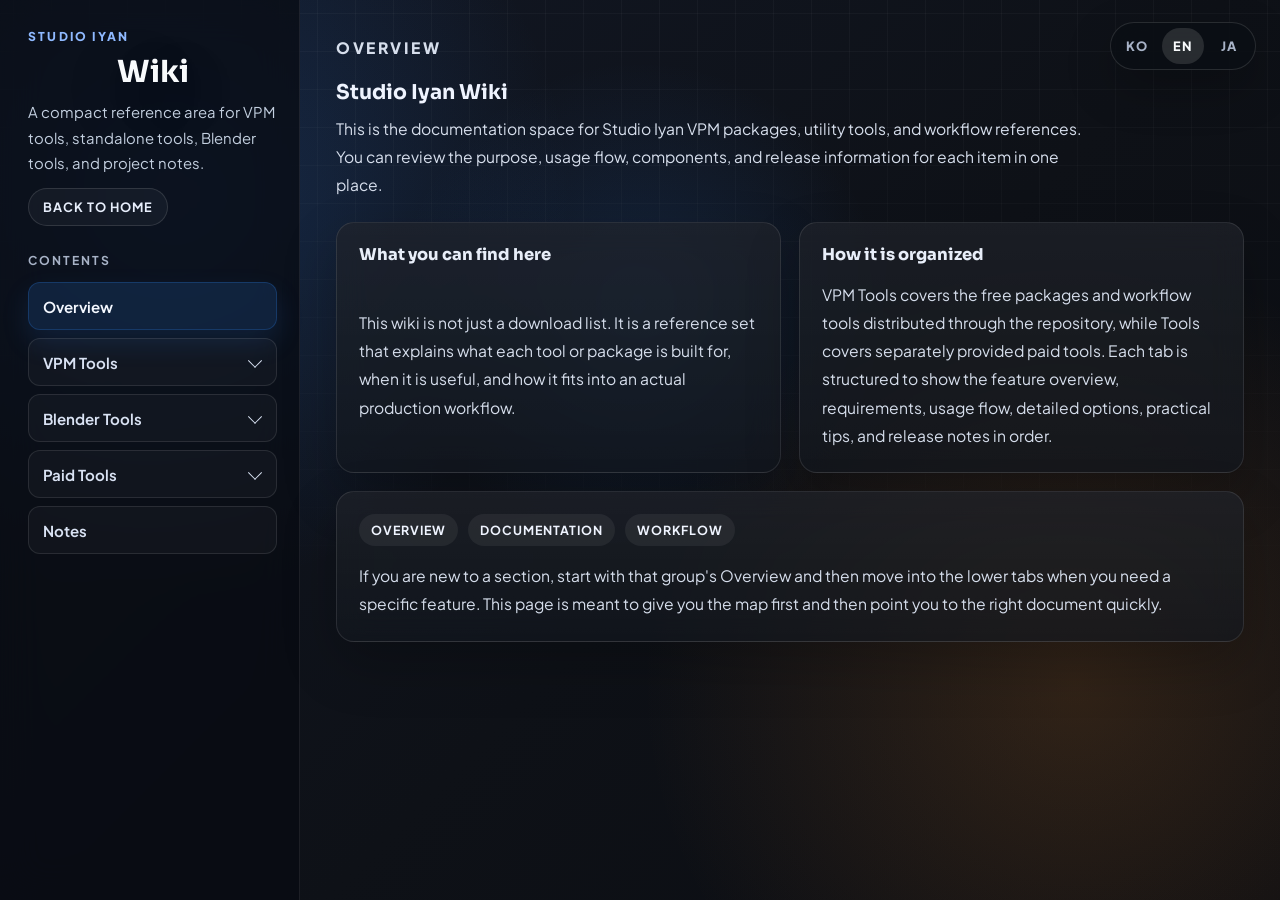
==== commit 29a0639d: "wiki update" ====
--- a/wiki.html
+++ b/wiki.html
@@ -84,12 +84,29 @@
           </div>
         </div>
 
-        <div class="wiki-nav__group" data-wiki-group="tools">
-          <button class="wiki-nav__button wiki-nav__button--group" type="button" data-wiki-group-toggle="tools"
-            data-i18n="nav.tools" aria-expanded="false">
-            Tools
+        <div class="wiki-nav__group" data-wiki-group="blender-tools">
+          <button class="wiki-nav__button wiki-nav__button--group" type="button" data-wiki-group-toggle="blender-tools"
+            data-i18n="nav.blenderTools" aria-expanded="false">
+            Blender Tools
           </button>
-          <div class="wiki-nav__subgroup" data-wiki-group-panel="tools" hidden>
+          <div class="wiki-nav__subgroup" data-wiki-group-panel="blender-tools" hidden>
+            <button class="wiki-nav__subbutton" type="button" data-wiki-tab="blender-tools-overview"
+              data-i18n="nav.overview">
+              Overview
+            </button>
+            <button class="wiki-nav__subbutton" type="button" data-wiki-tab="iyan-tools"
+              data-i18n="nav.iyanTools">
+              Iyan Tools
+            </button>
+          </div>
+        </div>
+
+        <div class="wiki-nav__group" data-wiki-group="paid-tools">
+          <button class="wiki-nav__button wiki-nav__button--group" type="button" data-wiki-group-toggle="paid-tools"
+            data-i18n="nav.paidTools" aria-expanded="false">
+            Paid Tools
+          </button>
+          <div class="wiki-nav__subgroup" data-wiki-group-panel="paid-tools" hidden>
             <button class="wiki-nav__subbutton" type="button" data-wiki-tab="tools-overview"
               data-i18n="nav.overview">
               Overview
@@ -153,6 +170,14 @@
           <div class="wiki-markdown" data-wiki-content="sdfGenerator"></div>
         </section>
 
+        <section class="wiki-panel" id="blender-tools-overview" data-wiki-panel hidden aria-label="Blender Tools Overview">
+          <div class="wiki-markdown" data-wiki-content="blenderToolsOverview"></div>
+        </section>
+
+        <section class="wiki-panel" id="iyan-tools" data-wiki-panel hidden aria-label="Iyan Tools">
+          <div class="wiki-markdown" data-wiki-content="iyanTools"></div>
+        </section>
+
         <section class="wiki-panel" id="notes" data-wiki-panel hidden aria-label="Notes">
           <div class="wiki-markdown" data-wiki-content="notes"></div>
         </section>
--- a/src/css/site.css
+++ b/src/css/site.css
@@ -911,7 +911,8 @@
 }
 
 .wiki-lead--wide-media {
-  grid-template-columns: minmax(360px, 520px) minmax(0, 1fr);
+  grid-template-columns: 1fr;
+  gap: 24px;
 }
 
 .wiki-lead__media,
@@ -924,7 +925,17 @@
 }
 
 .wiki-lead--wide-media .wiki-lead__media .wiki-media {
-  max-width: 520px;
+  width: 100%;
+  max-width: 920px;
+}
+
+.wiki-lead--wide-media .wiki-lead__media {
+  width: 100%;
+  justify-self: center;
+}
+
+.wiki-lead--wide-media .wiki-lead__content {
+  width: 100%;
 }
 
 .wiki-lead__content {
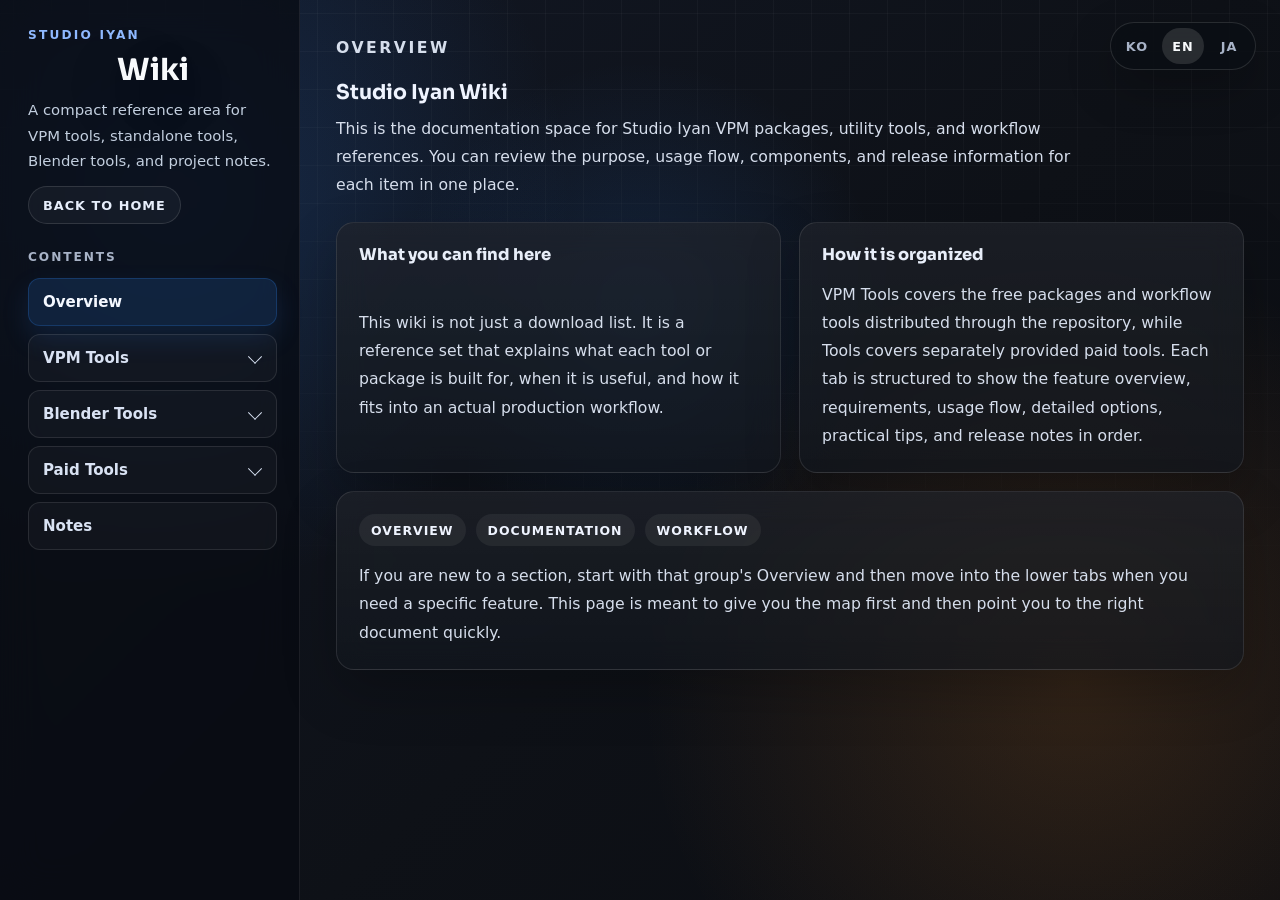
==== commit 5376fd0c: "Refine wiki UI and expand package documentation - reorganize wiki navigation and add Blender Tools /" ====
--- a/wiki.html
+++ b/wiki.html
@@ -20,7 +20,7 @@
   <link rel="preconnect" href="https://fonts.googleapis.com" />
   <link rel="preconnect" href="https://fonts.gstatic.com" crossorigin />
   <link
-    href="https://fonts.googleapis.com/css2?family=Plus+Jakarta+Sans:wght@400;500;600;700;800&family=Sora:wght@400;500;600;700;800&display=swap"
+    href="https://fonts.googleapis.com/css2?family=Google+Sans+Flex:opsz,wght@8..144,400..800&family=Noto+Sans+JP:wght@400;500;700&family=Noto+Sans+KR:wght@400;500;700&family=Sora:wght@400;500;600;700;800&display=swap"
     rel="stylesheet" />
   <title>Wiki | Studio Iyan</title>
   <link rel="stylesheet" href="./src/css/site.css" />
--- a/src/css/site.css
+++ b/src/css/site.css
@@ -14,7 +14,7 @@
   --orange-soft: rgba(242, 140, 40, 0.14);
   --shadow: 0 24px 72px rgba(0, 0, 0, 0.36);
   font-family:
-    "Plus Jakarta Sans", "Segoe UI Variable Display", Inter, ui-sans-serif,
+    "Google Sans Flex", "Segoe UI Variable Display", Inter, ui-sans-serif,
     system-ui, -apple-system, BlinkMacSystemFont, "Segoe UI", sans-serif;
 }
 
@@ -33,6 +33,24 @@
 
 html {
   scroll-behavior: smooth;
+}
+
+html:lang(ko) {
+  font-family:
+    "Noto Sans KR", "Apple SD Gothic Neo", "Malgun Gothic",
+    "Segoe UI Variable Display", "Segoe UI", sans-serif;
+}
+
+html:lang(en) {
+  font-family:
+    "Google Sans Flex", "Segoe UI Variable Display", Inter, ui-sans-serif,
+    system-ui, -apple-system, BlinkMacSystemFont, "Segoe UI", sans-serif;
+}
+
+html:lang(ja) {
+  font-family:
+    "Noto Sans JP", "Hiragino Sans", "Yu Gothic", "Meiryo",
+    "Segoe UI Variable Display", "Segoe UI", sans-serif;
 }
 
 body {
@@ -174,6 +192,12 @@
     background-color 160ms ease,
     color 160ms ease,
     transform 160ms ease;
+}
+
+.language-switcher__button:link,
+.language-switcher__button:visited,
+.language-switcher__button:active {
+  color: var(--muted);
 }
 
 .language-switcher__button:hover {
@@ -420,6 +444,12 @@
     box-shadow 160ms ease;
 }
 
+.link-button:link,
+.link-button:visited,
+.link-button:active {
+  color: var(--ink);
+}
+
 .link-button svg {
   width: 19px;
   height: 19px;
@@ -447,6 +477,13 @@
   color: #ffffff;
 }
 
+.link-button--blue:link,
+.link-button--blue:visited,
+.link-button--blue:active,
+.link-button--blue:hover {
+  color: #ffffff;
+}
+
 .link-button--blue:hover {
   background: var(--blue-hover);
   border-color: transparent;
@@ -461,6 +498,13 @@
   color: #eef3ff;
 }
 
+.link-button--wiki:link,
+.link-button--wiki:visited,
+.link-button--wiki:active,
+.link-button--wiki:hover {
+  color: #eef3ff;
+}
+
 .link-button--wiki:hover {
   background:
     linear-gradient(180deg, rgba(255, 255, 255, 0.16), transparent),
@@ -474,6 +518,12 @@
   background:
     linear-gradient(180deg, rgba(255, 255, 255, 0.22), transparent),
     var(--orange);
+  color: #111111;
+}
+
+.link-button--booth:link,
+.link-button--booth:visited,
+.link-button--booth:active {
   color: #111111;
 }
 
@@ -648,6 +698,12 @@
     box-shadow 160ms ease;
 }
 
+.wiki-nav__button:link,
+.wiki-nav__button:visited,
+.wiki-nav__button:active {
+  color: #d9e2f3;
+}
+
 .wiki-nav__button:hover {
   background: rgba(255, 255, 255, 0.06);
   border-color: rgba(255, 255, 255, 0.18);
@@ -722,6 +778,12 @@
     transform 160ms ease;
 }
 
+.wiki-nav__subbutton:link,
+.wiki-nav__subbutton:visited,
+.wiki-nav__subbutton:active {
+  color: #c7d4e9;
+}
+
 .wiki-nav__subbutton:hover {
   background: rgba(255, 255, 255, 0.055);
   border-color: rgba(255, 255, 255, 0.14);
@@ -1052,6 +1114,10 @@
   overflow: hidden;
 }
 
+.wiki-card--cta-compact {
+  padding: 0;
+}
+
 .wiki-cta {
   display: grid;
   grid-template-columns: minmax(0, 1fr) auto;
@@ -1060,6 +1126,10 @@
   padding: 22px;
 }
 
+.wiki-card--cta-compact .wiki-cta {
+  padding: 18px;
+}
+
 .wiki-cta__copy {
   display: grid;
   gap: 10px;
@@ -1068,6 +1138,23 @@
 
 .wiki-cta__button {
   min-width: 188px;
+  color: #ffffff !important;
+}
+
+.wiki-cta__button:link,
+.wiki-cta__button:visited,
+.wiki-cta__button:active,
+.wiki-cta__button:hover,
+.wiki-cta__button span {
+  color: #ffffff !important;
+}
+
+.wiki-cta__button svg {
+  fill: #ffffff !important;
+}
+
+.wiki-card--cta-compact .wiki-cta__button {
+  min-width: 172px;
 }
 
 .wiki-list {
